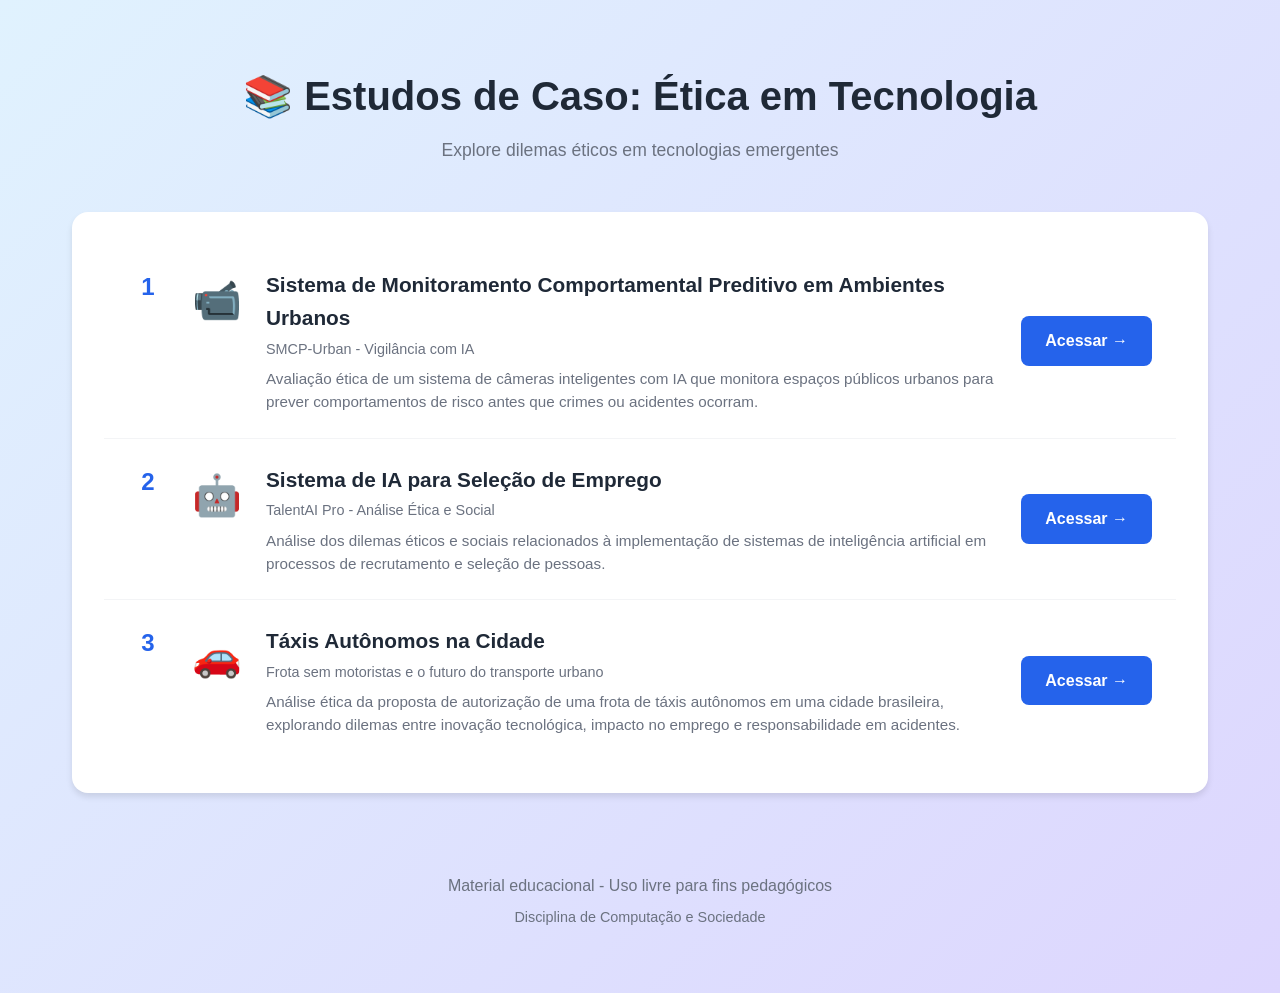
==== index.html @ 50766c89 "chore: add initial files" ====
<!DOCTYPE html>
<html lang="pt-BR">
<head>
    <meta charset="UTF-8">
    <meta name="viewport" content="width=device-width, initial-scale=1.0">
    <title>Estudos de Caso: Ética em Tecnologia</title>
    <link rel="stylesheet" href="estilos.css">
</head>
<body>
    <div class="container">
        <header class="header-principal">
            <h1>📚 Estudos de Caso: Ética em Tecnologia</h1>
            <p class="subtitulo">Explore dilemas éticos em tecnologias emergentes</p>
        </header>

        <main class="lista-estudos" id="lista-estudos">
            <!-- Estudos serão carregados dinamicamente aqui -->
        </main>

        <footer class="footer">
            <p>Material educacional - Uso livre para fins pedagógicos</p>
            <p class="texto-pequeno">Disciplina de Computação e Sociedade</p>
        </footer>
    </div>

    <script type="module" src="app.js"></script>
</body>
</html>
---- estilos.css ----
/* Reset e variáveis */
* {
    margin: 0;
    padding: 0;
    box-sizing: border-box;
}

:root {
    --azul-primario: #2563eb;
    --azul-escuro: #1e40af;
    --verde: #10b981;
    --vermelho: #ef4444;
    --amarelo: #f59e0b;
    --cinza-claro: #f3f4f6;
    --cinza-medio: #6b7280;
    --cinza-escuro: #1f2937;
}

body {
    font-family: -apple-system, BlinkMacSystemFont, 'Segoe UI', Roboto, 'Helvetica Neue', Arial, sans-serif;
    line-height: 1.6;
    color: var(--cinza-escuro);
    background: linear-gradient(135deg, #e0f2fe 0%, #ddd6fe 100%);
    min-height: 100vh;
}

.container {
    max-width: 1200px;
    margin: 0 auto;
    padding: 2rem;
}

/* Header Principal */
.header-principal {
    text-align: center;
    margin-bottom: 3rem;
    padding-top: 2rem;
}

.header-principal h1 {
    font-size: 2.5rem;
    color: var(--cinza-escuro);
    margin-bottom: 0.5rem;
}

.subtitulo {
    font-size: 1.1rem;
    color: var(--cinza-medio);
}

/* Lista de Estudos */
.lista-estudos {
    background: white;
    border-radius: 1rem;
    padding: 2rem;
    box-shadow: 0 4px 6px rgba(0, 0, 0, 0.1);
    margin-bottom: 3rem;
}

.item-estudo {
    display: flex;
    align-items: flex-start;
    gap: 1.5rem;
    padding: 1.5rem;
    border-bottom: 1px solid var(--cinza-claro);
    cursor: pointer;
    transition: all 0.3s ease;
}

.item-estudo:last-child {
    border-bottom: none;
}

.item-estudo:hover {
    background: var(--cinza-claro);
    border-radius: 0.5rem;
}

.numero-estudo {
    font-size: 1.5rem;
    font-weight: bold;
    color: var(--azul-primario);
    min-width: 2.5rem;
    text-align: center;
}

.icone-estudo-item {
    font-size: 2.5rem;
    min-width: 3rem;
    text-align: center;
}

.info-estudo-item {
    flex: 1;
}

.info-estudo-item h2 {
    font-size: 1.3rem;
    color: var(--cinza-escuro);
    margin-bottom: 0.25rem;
}

.info-estudo-item .subtitulo-item {
    font-size: 0.9rem;
    color: var(--cinza-medio);
    margin-bottom: 0.5rem;
}

.info-estudo-item p {
    color: var(--cinza-medio);
    font-size: 0.95rem;
    line-height: 1.5;
}

.btn-acessar {
    align-self: center;
    background: var(--azul-primario);
    color: white;
    padding: 0.75rem 1.5rem;
    border-radius: 0.5rem;
    text-decoration: none;
    font-weight: 600;
    transition: background 0.3s ease;
    white-space: nowrap;
}

.btn-acessar:hover {
    background: var(--azul-escuro);
}

/* Remover estilos antigos do grid */
.grid-estudos {
    display: grid;
    grid-template-columns: repeat(auto-fill, minmax(320px, 1fr));
    gap: 2rem;
    margin-bottom: 3rem;
}

.card-estudo {
    background: white;
    border-radius: 1rem;
    padding: 2rem;
    box-shadow: 0 4px 6px rgba(0, 0, 0, 0.1);
    transition: all 0.3s ease;
    cursor: pointer;
}

.card-estudo:hover {
    transform: translateY(-5px);
    box-shadow: 0 10px 20px rgba(0, 0, 0, 0.15);
}

.card-estudo .icone {
    font-size: 3rem;
    margin-bottom: 1rem;
    display: block;
}

.card-estudo h2 {
    font-size: 1.5rem;
    color: var(--cinza-escuro);
    margin-bottom: 0.5rem;
}

.card-estudo .subtitulo-card {
    font-size: 0.9rem;
    color: var(--cinza-medio);
    margin-bottom: 1rem;
}

.card-estudo p {
    color: var(--cinza-medio);
    margin-bottom: 1.5rem;
}

.btn-explorar {
    display: inline-block;
    background: var(--azul-primario);
    color: white;
    padding: 0.75rem 1.5rem;
    border-radius: 0.5rem;
    text-decoration: none;
    font-weight: 600;
    transition: background 0.3s ease;
}

.btn-explorar:hover {
    background: var(--azul-escuro);
}

/* Header do Estudo */
.header-estudo {
    background: white;
    box-shadow: 0 2px 4px rgba(0, 0, 0, 0.1);
    position: sticky;
    top: 0;
    z-index: 100;
    margin-bottom: 2rem;
}

.btn-voltar {
    display: inline-block;
    color: var(--azul-primario);
    text-decoration: none;
    font-weight: 600;
    margin-bottom: 1rem;
    transition: color 0.3s ease;
}

.btn-voltar:hover {
    color: var(--azul-escuro);
}

.info-estudo {
    display: flex;
    align-items: center;
    gap: 1rem;
    margin-bottom: 1.5rem;
}

.icone-estudo {
    font-size: 3rem;
}

.info-estudo h1 {
    font-size: 2rem;
    color: var(--cinza-escuro);
}

/* Navegação entre seções */
.navegacao-secoes {
    display: flex;
    gap: 0.5rem;
    overflow-x: auto;
    padding-bottom: 1rem;
    scrollbar-width: thin;
}

.btn-secao {
    background: var(--cinza-claro);
    color: var(--cinza-escuro);
    border: none;
    padding: 0.75rem 1.5rem;
    border-radius: 0.5rem;
    font-weight: 600;
    cursor: pointer;
    white-space: nowrap;
    transition: all 0.3s ease;
}

.btn-secao:hover {
    background: #e5e7eb;
}

.btn-secao.ativo {
    background: var(--azul-primario);
    color: white;
}

/* Conteúdo do Estudo */
.conteudo-estudo {
    background: white;
    border-radius: 1rem;
    padding: 2rem;
    box-shadow: 0 4px 6px rgba(0, 0, 0, 0.1);
    margin-bottom: 2rem;
}

.conteudo-estudo h2 {
    color: var(--cinza-escuro);
    margin-bottom: 1rem;
}

.conteudo-estudo h3 {
    color: var(--cinza-escuro);
    margin-top: 1.5rem;
    margin-bottom: 0.75rem;
}

.card {
    background: var(--cinza-claro);
    padding: 1.5rem;
    border-radius: 0.75rem;
    margin-bottom: 1.5rem;
}

.destaque {
    background: #dbeafe;
    border-left: 4px solid var(--azul-primario);
    padding: 1.5rem;
    margin: 1.5rem 0;
    border-radius: 0.5rem;
}

.beneficios, .beneficio {
    background: #d1fae5;
    border-left: 4px solid var(--verde);
    padding: 1rem;
    margin: 1rem 0;
    border-radius: 0.5rem;
}

.riscos, .risco {
    background: #fee2e2;
    border-left: 4px solid var(--vermelho);
    padding: 1rem;
    margin: 1rem 0;
    border-radius: 0.5rem;
}

/* Grid de Personagens */
.grid-personagens {
    display: grid;
    grid-template-columns: repeat(auto-fill, minmax(280px, 1fr));
    gap: 1.5rem;
    margin-top: 2rem;
}

.card-personagem {
    background: white;
    border: 2px solid var(--cinza-claro);
    border-radius: 0.75rem;
    padding: 1.5rem;
    cursor: pointer;
    transition: all 0.3s ease;
}

.card-personagem:hover {
    border-color: var(--azul-primario);
    box-shadow: 0 4px 12px rgba(37, 99, 235, 0.2);
}

.card-personagem .icone {
    font-size: 2.5rem;
    margin-bottom: 0.75rem;
    display: block;
}

.card-personagem h3 {
    font-size: 1.1rem;
    color: var(--cinza-escuro);
    margin-bottom: 0.5rem;
}

.card-personagem p {
    font-size: 0.9rem;
    color: var(--cinza-medio);
}

.ver-mais {
    color: var(--azul-primario);
    font-size: 0.9rem;
    font-weight: 600;
    margin-top: 0.5rem;
    display: inline-block;
}

/* Modal */
.modal {
    display: none;
    position: fixed;
    z-index: 1000;
    left: 0;
    top: 0;
    width: 100%;
    height: 100%;
    background: rgba(0, 0, 0, 0.5);
    overflow: auto;
}

.modal-conteudo {
    background: white;
    margin: 5% auto;
    padding: 2rem;
    border-radius: 1rem;
    width: 90%;
    max-width: 800px;
    position: relative;
    box-shadow: 0 10px 40px rgba(0, 0, 0, 0.3);
}

.fechar {
    position: absolute;
    right: 1.5rem;
    top: 1rem;
    font-size: 2rem;
    font-weight: bold;
    color: var(--cinza-medio);
    cursor: pointer;
    transition: color 0.3s ease;
}

.fechar:hover {
    color: var(--cinza-escuro);
}

.modal-body h2 {
    color: var(--cinza-escuro);
    margin-bottom: 1rem;
}

.modal-body h3 {
    color: var(--cinza-escuro);
    margin-top: 1.5rem;
    margin-bottom: 0.75rem;
}

.modal-body ul {
    list-style-position: inside;
    color: var(--cinza-medio);
}

.modal-body li {
    margin-bottom: 0.5rem;
}

/* Área de Debriefing */
.area-debriefing {
    background: var(--cinza-claro);
    padding: 3rem 0;
    margin-top: 3rem;
}

.area-debriefing h2 {
    text-align: center;
    color: var(--cinza-escuro);
    margin-bottom: 2rem;
}

.questao {
    background: white;
    padding: 1.5rem;
    border-radius: 0.75rem;
    margin-bottom: 1.5rem;
    border-left: 4px solid var(--azul-primario);
}

.questao h3 {
    color: var(--cinza-escuro);
    margin-bottom: 0.75rem;
}

.questao p {
    color: var(--cinza-medio);
}

/* Footer */
.footer {
    text-align: center;
    color: var(--cinza-medio);
    padding: 2rem 0;
}

.texto-pequeno {
    font-size: 0.9rem;
    margin-top: 0.5rem;
}

/* Responsividade */
@media (max-width: 768px) {
    .container {
        padding: 1rem;
    }

    .header-principal h1 {
        font-size: 1.8rem;
    }

    .item-estudo {
        flex-direction: column;
        gap: 1rem;
    }

    .numero-estudo {
        align-self: flex-start;
    }

    .btn-acessar {
        align-self: stretch;
        text-align: center;
    }

    .info-estudo h1 {
        font-size: 1.5rem;
    }

    .navegacao-secoes {
        gap: 0.25rem;
    }

    .btn-secao {
        padding: 0.5rem 1rem;
        font-size: 0.9rem;
    }

    .modal-conteudo {
        width: 95%;
        margin: 10% auto;
        padding: 1.5rem;
    }

    .opcoes-votacao {
        grid-template-columns: 1fr;
    }
}

/* Utilitários */
.escondido {
    display: none !important;
}

ul {
    margin-left: 1.5rem;
    margin-bottom: 1rem;
}

li {
    margin-bottom: 0.5rem;
}

strong {
    color: var(--cinza-escuro);
    font-weight: 600;
}
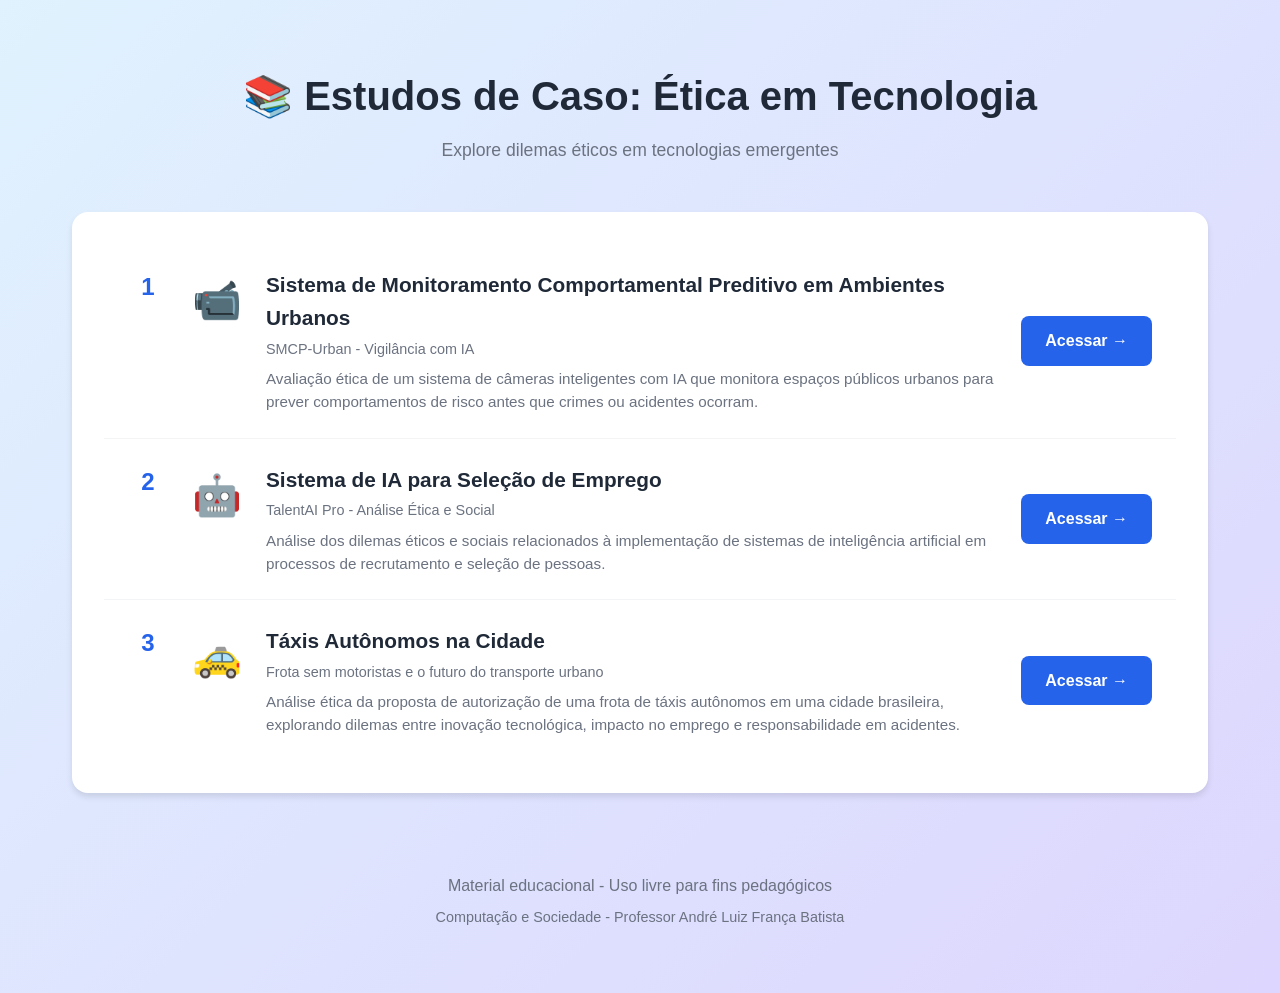
==== commit 5d7a0edc: "update: index.html" ====
--- a/index.html
+++ b/index.html
@@ -5,6 +5,7 @@
     <meta name="viewport" content="width=device-width, initial-scale=1.0">
     <title>Estudos de Caso: Ética em Tecnologia</title>
     <link rel="stylesheet" href="estilos.css">
+    <link rel="icon" type="image/x-icon" href="favicon.ico">
 </head>
 <body>
     <div class="container">
@@ -19,7 +20,7 @@
 
         <footer class="footer">
             <p>Material educacional - Uso livre para fins pedagógicos</p>
-            <p class="texto-pequeno">Disciplina de Computação e Sociedade</p>
+            <p class="texto-pequeno">Computação e Sociedade - Professor André Luiz França Batista</p>
         </footer>
     </div>
 
